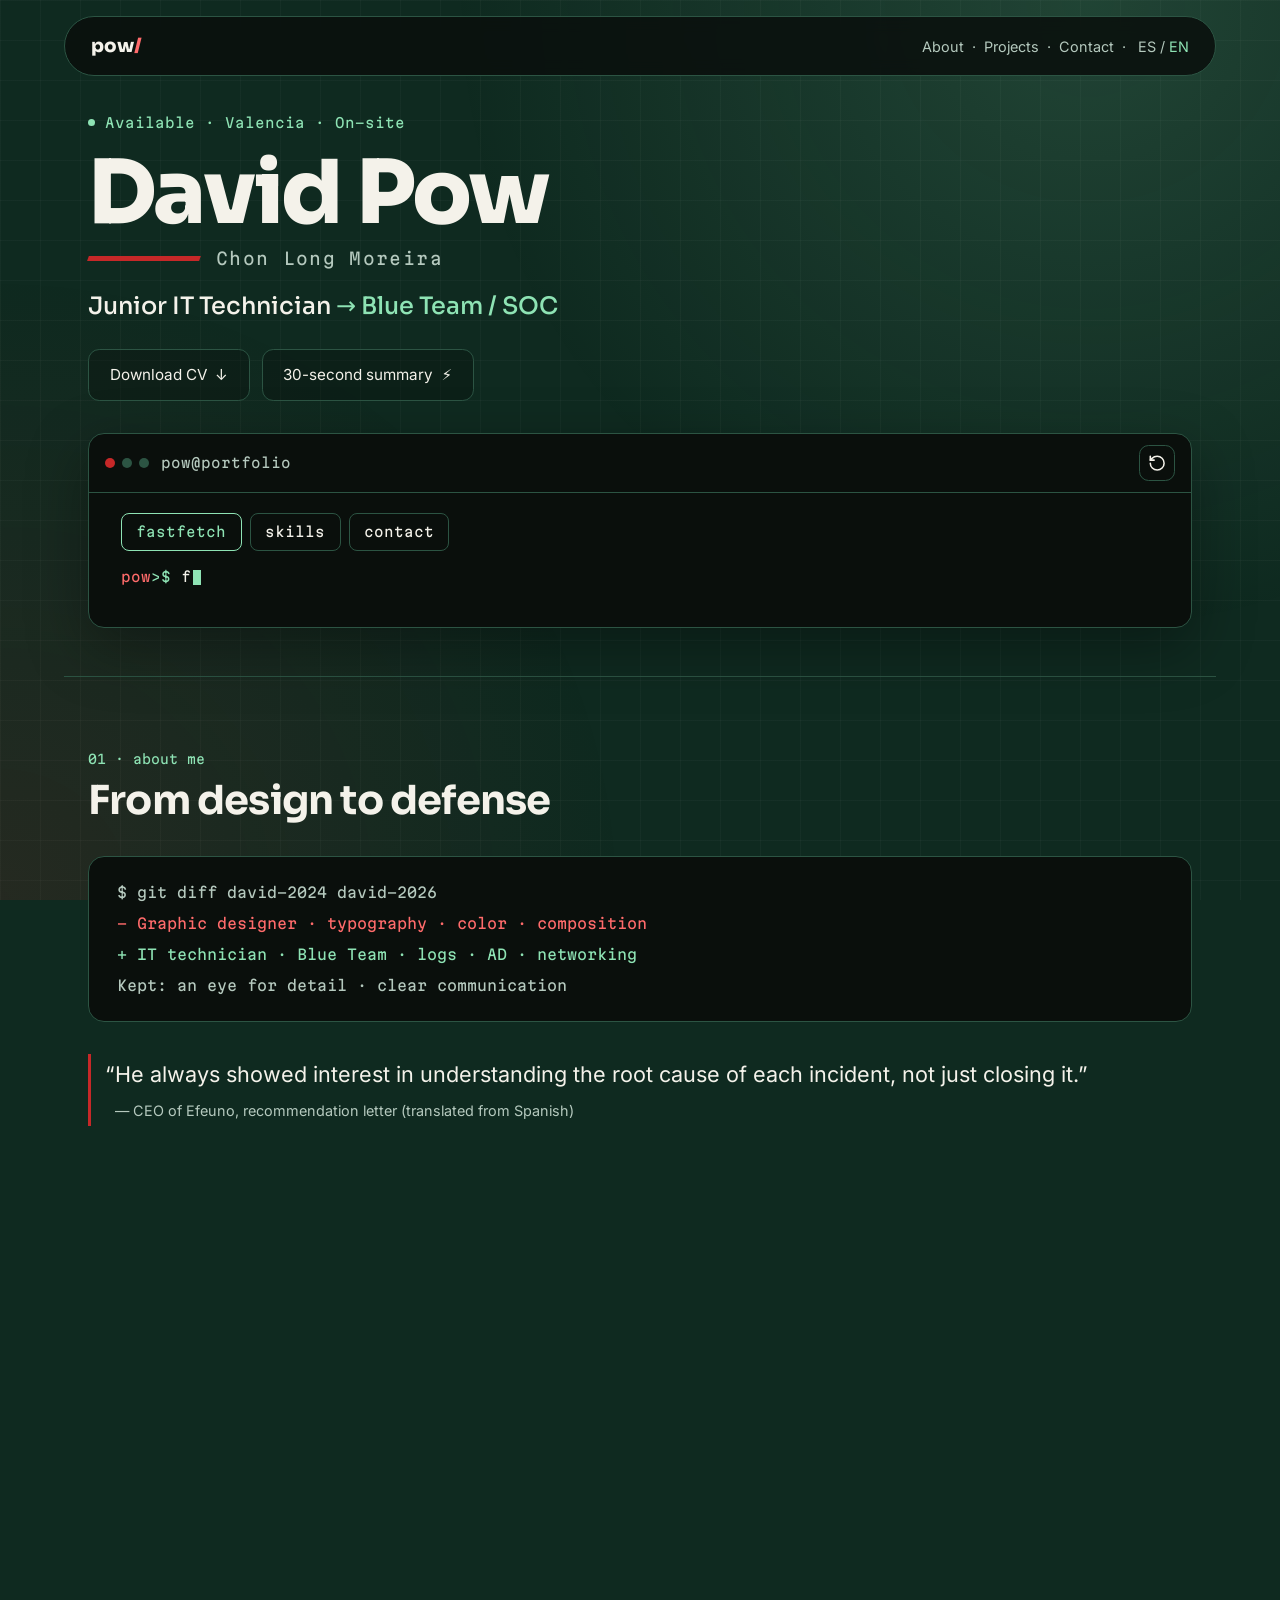
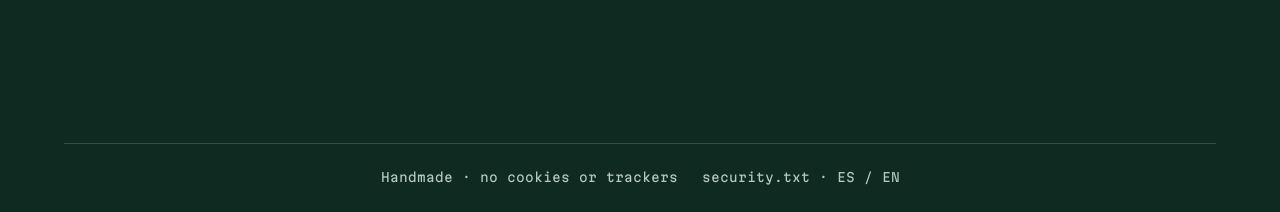
==== en/index.html @ 7ce6ef79 "Fundido de secciones, barra de progreso y mensaje en consola" ====
<!DOCTYPE html>
<html lang="en">
<head>
  <meta charset="utf-8">
  <meta name="viewport" content="width=device-width, initial-scale=1">
  <meta http-equiv="Content-Security-Policy"
        content="default-src 'self'; script-src 'self'; style-src 'self'; img-src 'self' data:; font-src 'self'; connect-src 'none'; object-src 'none'; base-uri 'self'; form-action 'none'; upgrade-insecure-requests">
  <meta name="referrer" content="no-referrer">

  <title>David Pow · Junior IT Technician → Blue Team / SOC</title>
  <meta name="description" content="Junior IT technician in Valencia, Spain. Support, Active Directory, Microsoft 365 and backups. Training in cybersecurity for Blue Team / SOC roles.">
  <link rel="canonical" href="https://davidpoww.github.io/en/">
  <link rel="alternate" hreflang="es" href="https://davidpoww.github.io/">
  <link rel="alternate" hreflang="en" href="https://davidpoww.github.io/en/">
  <link rel="alternate" hreflang="x-default" href="https://davidpoww.github.io/">

  <link rel="preload" href="/fonts/sora-800.woff2" as="font" type="font/woff2" crossorigin>
  <link rel="stylesheet" href="/css/styles.css">
  <script src="/js/main.js" defer></script>
</head>
<body>
  <a class="skip-link" href="#main">Skip to content</a>

  <header class="site-header" id="top">
    <nav class="nav" aria-label="Main">
      <a class="nav__logo" href="#top" aria-label="Home">pow<span>/</span></a>
      <ul class="nav__links">
        <li><a href="#sobre-mi">About</a></li>
        <li><a href="#proyectos">Projects</a></li>
        <li><a href="#contacto">Contact</a></li>
        <li>
          <a class="nav__lang" href="/" hreflang="es" lang="es" aria-label="Cambiar a español">
            ES / <span class="is-active">EN</span>
          </a>
        </li>
      </ul>
    </nav>
  </header>

  <main id="main">
    <section class="hero" aria-labelledby="hero-title">
      <div class="hero__text">
        <p class="status">
          <span class="status__dot" aria-hidden="true"></span>
          Available · Valencia · On-site
        </p>

        <h1 class="hero__name" id="hero-title">
          David Pow
          <span class="hero__surname">Chon Long Moreira</span>
        </h1>

        <p class="hero__role">
          Junior IT Technician
          <span class="hero__accent"><span aria-hidden="true">→</span><span class="sr-only">, moving into</span> Blue&nbsp;Team&nbsp;/&nbsp;SOC</span>
        </p>

        <div class="hero__actions">
          <a class="btn" href="/assets/cv/CV-David-Pow.pdf" download>
            Download CV <span aria-hidden="true">↓</span>
          </a>
          <a class="btn" href="#sobre-mi">
            30-second summary <span aria-hidden="true">⚡</span>
          </a>
        </div>
      </div>

      <div class="hero__terminal" id="terminal">
        <div class="term" role="region" aria-label="Terminal with my profile">
          <div class="term__bar">
            <span class="term__dots" aria-hidden="true"><span></span><span></span><span></span></span>
            <span class="term__title">pow@portfolio</span>
            <button class="term__replay" type="button" aria-label="Replay animation" title="Replay">
              <svg viewBox="0 0 24 24" aria-hidden="true" focusable="false">
                <path d="M3 12a9 9 0 1 0 9-9 9.75 9.75 0 0 0-6.74 2.74L3 8"/>
                <path d="M3 3v5h5"/>
              </svg>
            </button>
          </div>

          <div class="term__body">
            <div class="term__tabs">
              <button class="term__tab" type="button" data-cmd="fastfetch" aria-pressed="true">fastfetch</button>
              <button class="term__tab" type="button" data-cmd="skills" aria-pressed="false">skills</button>
              <button class="term__tab" type="button" data-cmd="contact" aria-pressed="false">contact</button>
            </div>

            <p class="term__prompt"><span aria-hidden="true"><span class="term__ps1">pow</span>&gt;$</span> <span class="term__cmd">fastfetch</span><span class="term__cursor" aria-hidden="true"></span></p>

            <!-- Panel 1: fastfetch -->
            <div class="term__panel term__ff" data-panel="fastfetch">
<pre class="term__ascii" aria-hidden="true">██████╗  ██████╗ ██╗    ██╗
██╔══██╗██╔═══██╗██║    ██║
██████╔╝██║   ██║██║ █╗ ██║
██╔═══╝ ██║   ██║██║███╗██║
██║     ╚██████╔╝╚███╔███╔╝
╚═╝      ╚═════╝  ╚══╝╚══╝</pre>
              <div class="term__info">
                <p class="term__host"><span class="u">david</span>@<span class="h">pow</span></p>
                <dl>
                  <div><dt>Name</dt><dd>David Pow Chon&nbsp;Long&nbsp;Moreira</dd></div>
                  <div><dt>Role</dt><dd>Junior IT Technician&nbsp;→ Blue&nbsp;Team&nbsp;/&nbsp;SOC</dd></div>
                  <div><dt>Location</dt><dd>Valencia, Spain</dd></div>
                  <div><dt>Status</dt><dd>Available</dd></div>
                  <div><dt>Work mode</dt><dd>On-site</dd></div>
                  <div><dt>IT uptime</dt><dd>6&nbsp;months in production</dd></div>
                  <div><dt>Stack</dt><dd>AD&nbsp;· M365&nbsp;· Linux&nbsp;· Networking&nbsp;· Odoo</dd></div>
                  <div><dt>Education</dt><dd>Master's in Cybersecurity (in&nbsp;progress)</dd></div>
                  <div><dt>Certs</dt><dd>LPI Essentials (in&nbsp;preparation)</dd></div>
                  <div><dt>Languages</dt><dd>ES&nbsp;native&nbsp;· EN&nbsp;B1–B2</dd></div>
                </dl>
                <div class="term__colors" aria-hidden="true">
                  <span></span><span></span><span></span><span></span><span></span><span></span><span></span>
                </div>
              </div>
            </div>

            <!-- Panel 2: skills -->
            <div class="term__panel" data-panel="skills" hidden>
              <dl>
                <div><dt>Systems</dt><dd>Windows&nbsp;· Linux&nbsp;· Active&nbsp;Directory&nbsp;· GPO&nbsp;· M365</dd></div>
                <div><dt>Backups</dt><dd>Veeam&nbsp;· Syncovery</dd></div>
                <div><dt>Networking</dt><dd>TCP/IP&nbsp;· DNS&nbsp;· DHCP&nbsp;· VLSM&nbsp;· Wireshark</dd></div>
                <div><dt>Security</dt><dd>Sophos&nbsp;· Firewalls&nbsp;· OpenVPN&nbsp;· Nmap&nbsp;· Logs&nbsp;· Hardening</dd></div>
                <div><dt>Scripting</dt><dd>Bash&nbsp;· PowerShell</dd></div>
                <div><dt>Ticketing</dt><dd>Odoo</dd></div>
              </dl>
            </div>

            <!-- Panel 3: contact -->
            <div class="term__panel" data-panel="contact" hidden>
              <ul class="term__links">
                <li><a href="https://www.linkedin.com/in/davidpow" target="_blank" rel="noopener noreferrer">→ LinkedIn</a></li>
                <li><a href="https://github.com/Davidpoww" target="_blank" rel="noopener noreferrer">→ GitHub</a></li>
                <li><a href="https://cyber-profile.com/u/davidpoww" target="_blank" rel="noopener noreferrer">→ CyberProfile</a></li>
              </ul>
            </div>
          </div>
        </div>
      </div>
    </section>

    <section class="section" id="sobre-mi" aria-labelledby="sobre-mi-title">
      <p class="section__label">01 · about me</p>
      <h2 class="section__title" id="sobre-mi-title">From design to&nbsp;defense</h2>

      <div class="diff" role="group" aria-label="My career change, as a git diff">
        <p class="diff__cmd"><span aria-hidden="true">$ </span>git diff david-2024 david-2026</p>
        <p class="diff__line diff__line--del"><span aria-hidden="true">- </span><del>Graphic designer&nbsp;· typography&nbsp;· color&nbsp;· composition</del></p>
        <p class="diff__line diff__line--add"><span aria-hidden="true">+ </span><ins>IT technician&nbsp;· Blue&nbsp;Team&nbsp;· logs&nbsp;· AD&nbsp;· networking</ins></p>
        <p class="diff__line diff__line--keep">Kept: an eye for&nbsp;detail&nbsp;· clear&nbsp;communication</p>
      </div>

      <figure class="quote">
        <blockquote>
          <p>“He always showed interest in understanding the root cause of each incident, not just&nbsp;closing&nbsp;it.”</p>
        </blockquote>
        <figcaption>— CEO of Efeuno, recommendation letter (translated from&nbsp;Spanish)</figcaption>
      </figure>
    </section>

    <section class="section" id="experiencia" aria-labelledby="experiencia-title">
      <p class="section__label">02 · experience and education</p>
      <h2 class="section__title" id="experiencia-title">git&nbsp;log&nbsp;--oneline</h2>

      <ol class="log">
        <li>
          <span class="log__hash" aria-hidden="true">a3f9e1c</span>
          <span class="log__msg"><span class="log__head">(HEAD&nbsp;→&nbsp;now)</span> Preparing for LPI Linux&nbsp;Essentials</span>
        </li>
        <li>
          <span class="log__hash" aria-hidden="true">7b21d04</span>
          <span class="log__msg">Efeuno&nbsp;· IT Technician (internship)&nbsp;· Apr–Oct&nbsp;2026</span>
          <span class="log__detail">AD and GPO&nbsp;· M365&nbsp;· Veeam&nbsp;· Odoo&nbsp;· support</span>
        </li>
        <li>
          <span class="log__hash" aria-hidden="true">5c8e2aa</span>
          <span class="log__msg">Master's in Cybersecurity and Ethical Hacking&nbsp;· The&nbsp;Big&nbsp;School</span>
        </li>
        <li>
          <span class="log__hash" aria-hidden="true">2d4f7b9</span>
          <span class="log__msg">Cybersecurity training&nbsp;· Deusto&nbsp;2026</span>
        </li>
        <li>
          <span class="log__hash" aria-hidden="true">0e1a3c6</span>
          <span class="log__msg">Master's in Graphic Design and Communication&nbsp;· CEU&nbsp;2024–25</span>
        </li>
      </ol>
    </section>

    <section class="section" id="habilidades" aria-labelledby="habilidades-title">
      <p class="section__label">03 · skills</p>
      <h2 class="section__title" id="habilidades-title">What role are you hiring&nbsp;for?</h2>

      <div class="filter" role="group" aria-label="Filter skills by role" hidden>
        <button class="filter__btn" type="button" data-role="todo" aria-pressed="true">all</button>
        <button class="filter__btn" type="button" data-role="soc" aria-pressed="false">SOC / Blue&nbsp;Team</button>
        <button class="filter__btn" type="button" data-role="soporte" aria-pressed="false">IT Support</button>
        <button class="filter__btn" type="button" data-role="sysadmin" aria-pressed="false">Sysadmin</button>
      </div>
      <p class="sr-only" id="skills-status" aria-live="polite"></p>

      <ul class="chips">
        <li class="chip" data-roles="soc soporte sysadmin">Active Directory</li>
        <li class="chip" data-roles="soporte sysadmin">GPO</li>
        <li class="chip" data-roles="soporte sysadmin">Microsoft 365</li>
        <li class="chip" data-roles="soporte">Odoo&nbsp;· ticketing</li>
        <li class="chip" data-roles="soc soporte sysadmin">Linux</li>
        <li class="chip" data-roles="soporte sysadmin">Veeam&nbsp;· Syncovery</li>
        <li class="chip" data-roles="soc sysadmin">VirtualBox</li>
        <li class="chip" data-roles="soc soporte sysadmin">TCP/IP&nbsp;· DNS&nbsp;· DHCP</li>
        <li class="chip" data-roles="soc sysadmin">Wireshark</li>
        <li class="chip" data-roles="soc sysadmin">Nmap</li>
        <li class="chip" data-roles="soc sysadmin">Log analysis</li>
        <li class="chip" data-roles="soc soporte sysadmin">Sophos</li>
        <li class="chip" data-roles="soc soporte sysadmin">Firewalls&nbsp;· OpenVPN</li>
        <li class="chip" data-roles="soc sysadmin">Bash</li>
        <li class="chip" data-roles="soc soporte sysadmin">PowerShell</li>
      </ul>
    </section>

    <section class="section" id="proyectos" aria-labelledby="proyectos-title">
      <p class="section__label">04 · projects</p>
      <h2 class="section__title" id="proyectos-title">What I&nbsp;build</h2>

      <ul class="projects">
        <li>
          <a class="project project--live" href="https://github.com/Davidpoww/Writeups" target="_blank" rel="noopener noreferrer">
            <span class="badge badge--live">public <span aria-hidden="true">↗</span></span>
            <h3 class="project__title">CTF&nbsp;writeups</h3>
            <p class="project__tags">EternalBlue&nbsp;· SSRF&nbsp;· IDOR&nbsp;· SUID</p>
            <span class="sr-only">(opens GitHub in a new tab)</span>
          </a>
        </li>
        <li>
          <div class="project project--soon">
            <span class="badge badge--soon">coming soon</span>
            <h3 class="project__title">SOC&nbsp;lab</h3>
            <p class="project__tags">Wazuh&nbsp;· detection</p>
          </div>
        </li>
        <li>
          <div class="project project--soon">
            <span class="badge badge--soon">coming soon</span>
            <h3 class="project__title">AI-assisted SIEM&nbsp;triage</h3>
            <p class="project__tags">Alerts&nbsp;· severity</p>
          </div>
        </li>
      </ul>
    </section>

    <section class="section" id="ahora" aria-labelledby="ahora-title">
      <p class="section__label">05 · right now</p>
      <h2 class="section__title" id="ahora-title">Learning</h2>

      <ul class="now">
        <li class="now__item">
          <span class="now__state">in progress</span>
          <span class="now__title">LPI Linux&nbsp;Essentials</span>
        </li>
        <li class="now__item">
          <span class="now__state">in progress</span>
          <span class="now__title">Linux and Bash in&nbsp;depth</span>
        </li>
        <li class="now__item now__item--next">
          <span class="now__state">next</span>
          <span class="now__title">Cisco&nbsp;CCNA</span>
        </li>
      </ul>

      <p class="now__badges">
        <a href="https://www.credly.com/users/TU-USUARIO" target="_blank" rel="noopener noreferrer">Cisco badges verified on&nbsp;Credly&nbsp;<span aria-hidden="true">↗</span></a>
      </p>
    </section>

    <section class="section contact" id="contacto" aria-labelledby="contacto-title">
      <p class="section__label">06 · contact</p>
      <h2 class="contact__title" id="contacto-title">Let's&nbsp;talk</h2>
      <p class="contact__ping"><span aria-hidden="true">$ </span>ping davidpow <span aria-hidden="true">→</span> <span class="contact__reply">reply within&nbsp;24&nbsp;h</span></p>

      <div class="contact__actions">
        <button class="btn btn--primary" type="button" id="mail-btn" hidden>Email me</button>
        <a class="btn" href="https://www.linkedin.com/in/davidpow" target="_blank" rel="noopener noreferrer">LinkedIn <span aria-hidden="true">↗</span></a>
        <a class="btn" href="https://github.com/Davidpoww" target="_blank" rel="noopener noreferrer">GitHub <span aria-hidden="true">↗</span></a>
      </div>
      <p class="contact__mail" id="mail-text" aria-live="polite"></p>
    </section>
  </main>

  <footer class="site-footer">
    <p>Handmade&nbsp;· no cookies or&nbsp;trackers</p>
    <p><a href="/.well-known/security.txt">security.txt</a> · <a href="/" hreflang="es" lang="es" aria-label="Cambiar a español">ES / EN</a></p>
  </footer>
</body>
</html>
---- css/styles.css ----
/* ===== 1. Tipografías ===== */
@font-face { font-family: "Sora"; src: url("../fonts/sora-500.woff2") format("woff2"); font-weight: 500; font-display: swap; }
@font-face { font-family: "Sora"; src: url("../fonts/sora-700.woff2") format("woff2"); font-weight: 700; font-display: swap; }
@font-face { font-family: "Sora"; src: url("../fonts/sora-800.woff2") format("woff2"); font-weight: 800; font-display: swap; }
@font-face { font-family: "Inter"; src: url("../fonts/inter-400.woff2") format("woff2"); font-weight: 400; font-display: swap; }
@font-face { font-family: "Inter"; src: url("../fonts/inter-600.woff2") format("woff2"); font-weight: 600; font-display: swap; }
@font-face { font-family: "Martian Mono"; src: url("../fonts/martian-mono-400.woff2") format("woff2"); font-weight: 400; font-display: swap; }
@font-face { font-family: "JetBrains Mono"; src: url("../fonts/jetbrains-mono-400.woff2") format("woff2"); font-weight: 400; font-display: swap; }

/* ===== 2. Variables (paleta y fuentes) ===== */
:root {
  --bg: #0F2A20;
  --term: #0A0F0C;
  --border: #2C5443;
  --text: #F4F2EA;
  --text-2: #B5C9BE;
  --mint: #8EE3B4;
  --red: #C62828;
  --red-light: #FF6B6B;
  --ascii-shadow: #3E7A5E;
  --hash: #E5C07B;

  --f-title: "Sora", system-ui, sans-serif;
  --f-label: "Martian Mono", ui-monospace, monospace;
  --f-ascii: "JetBrains Mono", ui-monospace, monospace;
  --f-body: "Inter", system-ui, sans-serif;

  --max: 72rem;
}

/* ===== 3. Reset mínimo ===== */
*, *::before, *::after { box-sizing: border-box; }
html { scroll-behavior: smooth; }
body {
  margin: 0;
  min-height: 100vh;
  background: var(--bg);
  color: var(--text);
  font-family: var(--f-body);
  font-size: 1.0625rem;
  line-height: 1.6;
}
img { max-width: 100%; display: block; }
a { color: var(--mint); }

/* ===== 4. Fondo: resplandores + cuadrícula ===== */
body::before {
  content: "";
  position: fixed;
  inset: 0;
  z-index: -1;
  pointer-events: none;
  background:
    radial-gradient(circle at 85% 0%, rgb(142 227 180 / .14), transparent 45%),
    radial-gradient(circle at 0% 100%, rgb(198 40 40 / .12), transparent 40%),
    linear-gradient(rgb(244 242 234 / .03) 1px, transparent 1px) 0 0 / 40px 40px,
    linear-gradient(90deg, rgb(244 242 234 / .03) 1px, transparent 1px) 0 0 / 40px 40px;
}

/* ===== 5. Accesibilidad ===== */
:focus-visible { outline: 2px solid var(--mint); outline-offset: 3px; }

.skip-link {
  position: absolute; left: 1rem; top: -4rem;
  background: var(--term); color: var(--text);
  padding: .6rem 1rem; border: 1px solid var(--mint); border-radius: .5rem;
  z-index: 100;
}
.skip-link:focus { top: 1rem; }

@media (prefers-reduced-motion: reduce) {
  html { scroll-behavior: auto; }
  *, *::before, *::after {
    animation-duration: .01ms !important;
    animation-iteration-count: 1 !important;
    transition-duration: .01ms !important;
  }
}

/* ===== 6. Utilidades ===== */
.sr-only {
  position: absolute; width: 1px; height: 1px;
  margin: -1px; padding: 0; overflow: hidden;
  clip: rect(0 0 0 0); white-space: nowrap; border: 0;
}
[id] { scroll-margin-top: 6rem; }

[hidden] { display: none !important; }

h1, h2, h3, h4, .btn { text-wrap: balance; }
p, li, blockquote, figcaption { text-wrap: pretty; }


/* ===== 7. Menú ===== */
.site-header {
  position: fixed; top: 1rem; left: 0; right: 0; z-index: 50;
  padding: 0 1.5rem;
}
.nav {
  max-width: var(--max); margin: 0 auto;
  display: flex; align-items: center; justify-content: space-between;
  background: rgb(10 15 12 / .85);
  backdrop-filter: blur(8px);
  border: 1px solid var(--border);
  border-radius: 999px;
  padding: .9rem 1.6rem;
  font-size: .9rem;
}
.nav__logo {
  font-family: var(--f-title); font-weight: 800; font-size: 1.15rem;
  color: var(--text); text-decoration: none;
}
.nav__logo span { color: var(--red-light); }

.nav__links { display: flex; align-items: center; list-style: none; margin: 0; padding: 0; }
.nav__links li + li::before {
  content: "·"; margin: 0 .5rem; color: var(--text-2);
}
.nav__links a { color: var(--text-2); text-decoration: none; transition: color .2s; }
.nav__links a:hover { color: var(--red-light); }
.nav__links a[aria-current="true"] { color: var(--mint); }
.nav__lang .is-active { color: var(--mint); }

@media (max-width: 480px) {
  .site-header { padding: 0 .75rem; }
  .nav { padding: .75rem 1rem; font-size: .75rem; }
  .nav__links li + li::before { margin: 0 .3rem; }
}

/* ===== 8. Portada ===== */
.hero {
  max-width: var(--max); margin: 0 auto;
  padding: 7rem 1.5rem 3rem;
  display: grid; gap: 2rem;
}

.status {
  display: flex; align-items: center; gap: .6rem;
  margin: 0 0 1rem;
  font-family: var(--f-label); font-size: .85rem; color: var(--mint);
}
.status__dot {
  width: .45rem; height: .45rem; border-radius: 50%;
  background: var(--mint);
  animation: pulse 2s ease-in-out infinite;
}
@keyframes pulse { 50% { opacity: .3; } }

.hero__name {
  margin: 0;
  font-family: var(--f-title); font-weight: 800;
  font-size: clamp(3rem, 8vw, 5.5rem);
  line-height: 1; letter-spacing: -.03em;
}
.hero__surname {
  display: flex; align-items: center; gap: 1rem;
  margin-top: .75rem;
  font-family: var(--f-label); font-weight: 400;
  font-size: clamp(.85rem, 1.6vw, 1.05rem);
  letter-spacing: .08em;
  color: var(--text-2);
}
.hero__surname::before {
  content: "";
  flex-shrink: 0;
  width: 7rem; height: .3rem;
  background: var(--red);
  transform: skewX(-20deg);
}

.hero__role {
  margin: 1.25rem 0 1.5rem;
  font-family: var(--f-title); font-weight: 500;
  font-size: clamp(1.15rem, 2.2vw, 1.5rem);
}
.hero__accent { color: var(--mint); }

/* Botones */
.hero__actions { display: flex; flex-wrap: wrap; gap: .75rem; }
.btn {
  display: inline-flex; align-items: center; gap: .5rem;
  padding: .8rem 1.3rem;
  border: 1px solid var(--border); border-radius: .7rem;
  background: rgb(10 15 12 / .35);
  color: var(--text);
  font-weight: 500; font-size: .95rem;
  text-decoration: none;
  transition: transform .2s, border-color .2s, color .2s;
}
.btn:hover { transform: translateY(-2px); border-color: var(--mint); color: var(--mint); }
.btn--primary { background: var(--red); border-color: var(--red); color: #fff; }
.btn--primary:hover { background: #A61F1F; border-color: #A61F1F; color: #fff; }

/* ===== 9. Terminal ===== */
.term {
  background: var(--term);
  border: 1px solid var(--border); border-radius: 1rem;
  overflow: hidden;
  font-family: var(--f-label); font-size: .8rem;
  box-shadow: 0 20px 60px rgb(0 0 0 / .35);
}

/* Barra superior */
.term__bar {
  display: flex; align-items: center; gap: .75rem;
  padding: .7rem 1rem;
  border-bottom: 1px solid var(--border);
}
.term__dots { display: flex; gap: .4rem; }
.term__dots span { width: .65rem; height: .65rem; border-radius: 50%; background: var(--border); }
.term__dots span:first-child { background: var(--red); }
.term__title { flex: 1; color: var(--text-2); }

/* Botones de la terminal */
.term__replay,
.term__tab {
  font: inherit; color: var(--text);
  background: transparent;
  border: 1px solid var(--border); border-radius: .5rem;
  cursor: pointer;
  transition: border-color .2s, color .2s;
}
.term__replay {
  display: grid; place-items: center;
  width: 2.25rem; height: 2.25rem; padding: 0;
  border-radius: .6rem;
}
.term__replay svg {
  width: 1.15rem; height: 1.15rem;
  fill: none; stroke: currentColor;
  stroke-width: 2; stroke-linecap: round; stroke-linejoin: round;
  transition: transform .45s ease;
}
.term__replay:hover svg { transform: rotate(-180deg); }
.term__tab { font-size: .85rem; padding: .45rem .9rem; }
.term__replay:hover,
.term__tab:hover,
.term__tab[aria-pressed="true"] { border-color: var(--mint); color: var(--mint); }

/* Cuerpo */
.term__body { padding: 1rem 1.25rem 1.25rem; }
.term__tabs { display: flex; flex-wrap: wrap; gap: .5rem; margin-bottom: .9rem; }

.term__prompt { margin: 0 0 1rem; }
.term__prompt > span:first-child { color: var(--mint); }
.term__ps1 { color: var(--red-light); }
.term__cursor {
  display: inline-block; width: .55em; height: 1.1em;
  margin-left: .15em; vertical-align: text-bottom;
  background: var(--mint);
  animation: blink 1s steps(1) infinite;
}
@keyframes blink { 50% { opacity: 0; } }

/* Panel fastfetch: ASCII + datos */
.term__ff { display: grid; grid-template-columns: auto 1fr; gap: 1.5rem; align-items: start; }
.term__ascii {
  margin: 0;
  font-family: var(--f-ascii); font-size: .62rem; line-height: 1.1;
  color: var(--mint);
}
.term__ascii .fill  { color: var(--mint); }
.term__ascii .shade { color: var(--ascii-shadow); }

.term__host { margin: 0; }
.term__host .u { color: var(--mint); }
.term__host .h { color: var(--red-light); }
.term__host::after {
  content: ""; display: block;
  width: 6rem; height: 1px; margin: .5rem 0 .6rem;
  background: var(--border);
}

.term dl { margin: 0; display: grid; gap: .3rem; }
.term dt, .term dd { display: inline; }
.term dt { color: var(--mint); }
.term dt::after { content: ":"; }
.term dd { margin: 0 0 0 .5ch; }
.term dl div { text-wrap: balance; }


.term__colors { display: flex; gap: .25rem; margin-top: .9rem; }
.term__colors span { width: 1.1rem; height: .8rem; border: 1px solid var(--border); }
.term__colors span:nth-child(1) { background: var(--bg); }
.term__colors span:nth-child(2) { background: var(--ascii-shadow); }
.term__colors span:nth-child(3) { background: var(--mint); }
.term__colors span:nth-child(4) { background: var(--red); }
.term__colors span:nth-child(5) { background: var(--red-light); }
.term__colors span:nth-child(6) { background: var(--text); }
.term__colors span:nth-child(7) { background: var(--term); }

/* Panel contacto */
.term__links { list-style: none; margin: 0; padding: 0; display: grid; gap: .4rem; }
.term__links a { color: var(--mint); }
.term__links a:hover { color: var(--red-light); }

/* Pantallas anchas: datos en 2 columnas para que todo quepa sin scroll */
@media (min-width: 900px) {
  .term { font-size: .85rem; }
  .term__tab { font-size: .85rem; }
  .term__body { padding: 1.25rem 2rem 1.5rem; }
  .term__ff { gap: 2.5rem; }
  .term__ascii { font-size: .8rem; }
  .term dl { display: block; columns: 2; column-gap: 2rem; }
  .term dl div { break-inside: avoid; margin-bottom: .45rem; }
}

/* Animación: cada línea aparece una tras otra */
.term__line {
  opacity: 0;
  transform: translateY(6px);
  animation: print .35s ease-out forwards;
  animation-delay: calc(var(--i) * 55ms);
}
@keyframes print {
  to { opacity: 1; transform: none; }
}

/* Móvil: sin ASCII, solo datos */
@media (max-width: 600px) {
  .term__ff { grid-template-columns: 1fr; }
  .term__ascii { display: none; }
}

/* ===== 10. Secciones ===== */
.section {
  max-width: var(--max); margin: 0 auto;
  padding: 4.5rem 1.5rem;
  border-top: 1px solid var(--border);
}
.section__label {
  margin: 0 0 .5rem;
  font-family: var(--f-label); font-size: .8rem; color: var(--mint);
}
.section__title {
  margin: 0 0 2rem;
  font-family: var(--f-title); font-weight: 700;
  font-size: clamp(1.75rem, 4vw, 2.5rem);
  line-height: 1.15; letter-spacing: -.02em;
}

/* Bloque git diff */
.diff {
  background: var(--term);
  border: 1px solid var(--border); border-radius: 1rem;
  padding: 1.5rem 1.75rem;
  font-family: var(--f-label); font-size: .9rem; line-height: 1.6;
}
.diff p { margin: 0 0 .5rem; }
.diff p:last-child { margin: 0; }
.diff__line { padding-left: 2ch; text-indent: -2ch; }
.diff__cmd, .diff__line--keep { color: var(--text-2); }
.diff__line--del { color: var(--red-light); }
.diff__line--add { color: var(--mint); }
.diff del, .diff ins { text-decoration: none; }

/* Cita */
.quote {
  margin: 2rem 0 0;
  padding: .25rem 0 .25rem 1.5rem;
  border-left: 3px solid var(--red);
}
.quote blockquote { margin: 0; }
.quote p {
  margin: 0;
  font-size: clamp(1.1rem, 2vw, 1.35rem); line-height: 1.5;
  text-indent: -.45em;
}
.quote figcaption { margin-top: .5rem; font-size: .9rem; color: var(--text-2); }

/* ===== 11. Cursor personalizado ===== */
.cursor-ring,
.cursor-dot {
  position: fixed; top: 0; left: 0; z-index: 9999;
  pointer-events: none;
  border-radius: 50%;
  opacity: 0;
  transition: opacity .2s, scale .25s ease, border-color .25s, background-color .25s;
}
.has-cursor .cursor-ring,
.has-cursor .cursor-dot { opacity: 1; }

.cursor-ring {
  width: 2.25rem; height: 2.25rem;
  margin: -1.125rem 0 0 -1.125rem;
  border: 1.5px solid var(--mint);
}
.cursor-dot {
  width: .35rem; height: .35rem;
  margin: -.175rem 0 0 -.175rem;
  background: var(--mint);
}

.cursor-ring.is-hover {
  scale: 1.6;
  border-color: var(--red-light);
  background-color: rgb(255 107 107 / .08);
}
.cursor-ring.is-hover + .cursor-dot { background: var(--red-light); }

.has-cursor,
.has-cursor * { cursor: none !important; }


/* ===== 12. git log ===== */
.log {
  list-style: none; margin: 0;
  padding: 1.5rem 1.75rem;
  background: var(--term);
  border: 1px solid var(--border); border-radius: 1rem;
  font-family: var(--f-label); font-size: .9rem; line-height: 1.6;
  display: grid; gap: .55rem;
}
.log li {
  display: grid;
  grid-template-columns: auto 1fr;
  column-gap: 1.5ch;
}
.log__hash { color: var(--hash); }
.log__head { color: var(--mint); }
.log__detail {
  grid-column: 2;
  color: var(--text-2); font-size: .85em;
}

@media (max-width: 600px) {
  .log { padding: 1.25rem; font-size: .8rem; }
}


/* ===== 13. Habilidades ===== */
.filter { display: flex; flex-wrap: wrap; gap: .6rem; margin-bottom: 1.5rem; }
.filter__btn {
  font: inherit; font-family: var(--f-label); font-size: .9rem;
  color: var(--text);
  background: rgb(10 15 12 / .35);
  border: 1px solid var(--border); border-radius: .6rem;
  padding: .6rem 1.1rem;
  cursor: pointer;
  transition: border-color .2s, color .2s;
}
.filter__btn:hover,
.filter__btn[aria-pressed="true"] { border-color: var(--mint); color: var(--mint); }

.chips { list-style: none; margin: 0; padding: 0; text-wrap: balance; }
.chip {
  display: inline-block;
  margin: 0 .4rem .55rem 0;
  padding: .45rem 1rem;
  border: 1px solid var(--mint); border-radius: 999px;
  background: var(--mint); color: var(--term);
  font-size: .95rem; font-weight: 500;
  white-space: nowrap;
  transition: background-color .3s, color .3s, border-color .3s, opacity .3s;
}
.chip.is-dim {
  background: transparent;
  color: var(--text-2);
  border-color: var(--border);
  opacity: .55;
}

@media (max-width: 600px) {
  .chips { text-wrap: pretty; }
  .chip { padding: .4rem .8rem; font-size: .875rem; }
}

/* ===== 14. Proyectos ===== */
.projects {
  list-style: none; margin: 0; padding: 0;
  display: grid; gap: 1.25rem;
}
@media (min-width: 760px) {
  .projects { grid-template-columns: repeat(3, 1fr); }
}
.projects li { display: flex; }

.project {
  flex: 1;
  display: flex; flex-direction: column; align-items: flex-start; gap: .75rem;
  padding: 1.5rem;
  background: rgb(10 15 12 / .55);
  border: 1px solid var(--border); border-radius: 1rem;
  color: var(--text); text-decoration: none;
}
.project__title {
  margin: 0;
  font-family: var(--f-title); font-weight: 700;
  font-size: 1.3rem; line-height: 1.25;
  transition: color .25s;
}
.project__tags { margin: 0; color: var(--text-2); }

/* Tarjeta enlace: reacciona al pasar el ratón */
.project--live { transition: border-color .25s, transform .25s; }
.project--live:hover { border-color: var(--mint); transform: translateY(-3px); }
.project--live:hover .project__title { color: var(--mint); }

/* Etiquetas */
.badge {
  font-family: var(--f-label); font-size: .72rem;
  padding: .25rem .7rem; border-radius: 999px;
}
.badge--live { background: var(--mint); color: var(--term); }
.badge--soon { border: 1px dashed var(--text-2); color: var(--text-2); }

/* ===== 15. Ahora mismo ===== */
.now {
  list-style: none; margin: 0; padding: 0;
  display: grid; gap: 1.25rem;
}
@media (min-width: 760px) {
  .now { grid-template-columns: repeat(3, 1fr); }
}
.now__item {
  display: flex; flex-direction: column; gap: .35rem;
  padding: 1.25rem 1.5rem;
  background: rgb(10 15 12 / .55);
  border: 1px solid var(--border); border-radius: 1rem;
}
.now__state { font-family: var(--f-label); font-size: .78rem; color: var(--mint); }
.now__item--next .now__state { color: var(--text-2); }
.now__title { font-family: var(--f-title); font-weight: 500; font-size: 1.2rem; }

.now__badges { margin: 1.25rem 0 0; font-size: .95rem; }
.now__badges a {
  color: var(--text-2);
  text-decoration-color: var(--border);
  text-underline-offset: .25em;
  transition: color .2s;
}
.now__badges a:hover { color: var(--mint); }

/* ===== 16. Contacto ===== */
.contact { text-align: center; padding-block: 6rem; }
.contact__title {
  margin: .25rem 0 .75rem;
  font-family: var(--f-title); font-weight: 800;
  font-size: clamp(2.5rem, 7vw, 4.5rem);
  line-height: 1; letter-spacing: -.03em;
}
.contact__ping { margin: 0 0 2rem; font-family: var(--f-label); font-size: .9rem; color: var(--text-2); }
.contact__reply { color: var(--mint); }
.contact__actions {
  display: flex; flex-wrap: wrap; justify-content: center; align-items: center;
  gap: .75rem;
}
.btn { white-space: nowrap; }
button.btn { font-family: inherit; cursor: pointer; }
.contact__mail {
  margin: 1.25rem 0 0; min-height: 1.5em;
  font-family: var(--f-label); font-size: .9rem; color: var(--mint);
}

/* ===== 17. Pie ===== */
.site-footer {
  max-width: var(--max); margin: 0 auto;
  padding: 1.5rem;
  border-top: 1px solid var(--border);
  display: flex; flex-wrap: wrap; justify-content: center; gap: .5rem 1.5rem;
  text-align: center;
  font-family: var(--f-label); font-size: .78rem; color: var(--text-2);
}
.site-footer p { margin: 0; }
.site-footer a { color: var(--text-2); text-decoration: none; }
.site-footer a:hover { color: var(--red-light); }

/* ===== 18. Fundido de secciones ===== */
.reveal {
  opacity: 0;
  transform: translateY(16px);
  transition: opacity .7s ease, transform .7s ease;
}
.reveal.is-visible {
  opacity: 1;
  transform: none;
}

/* ===== 19. Barra de progreso ===== */
.progress {
  position: fixed; top: 0; left: 0; right: 0; z-index: 60;
  height: 3px;
  background: var(--red);
  transform: scaleX(0);
  transform-origin: left;
  pointer-events: none;
}
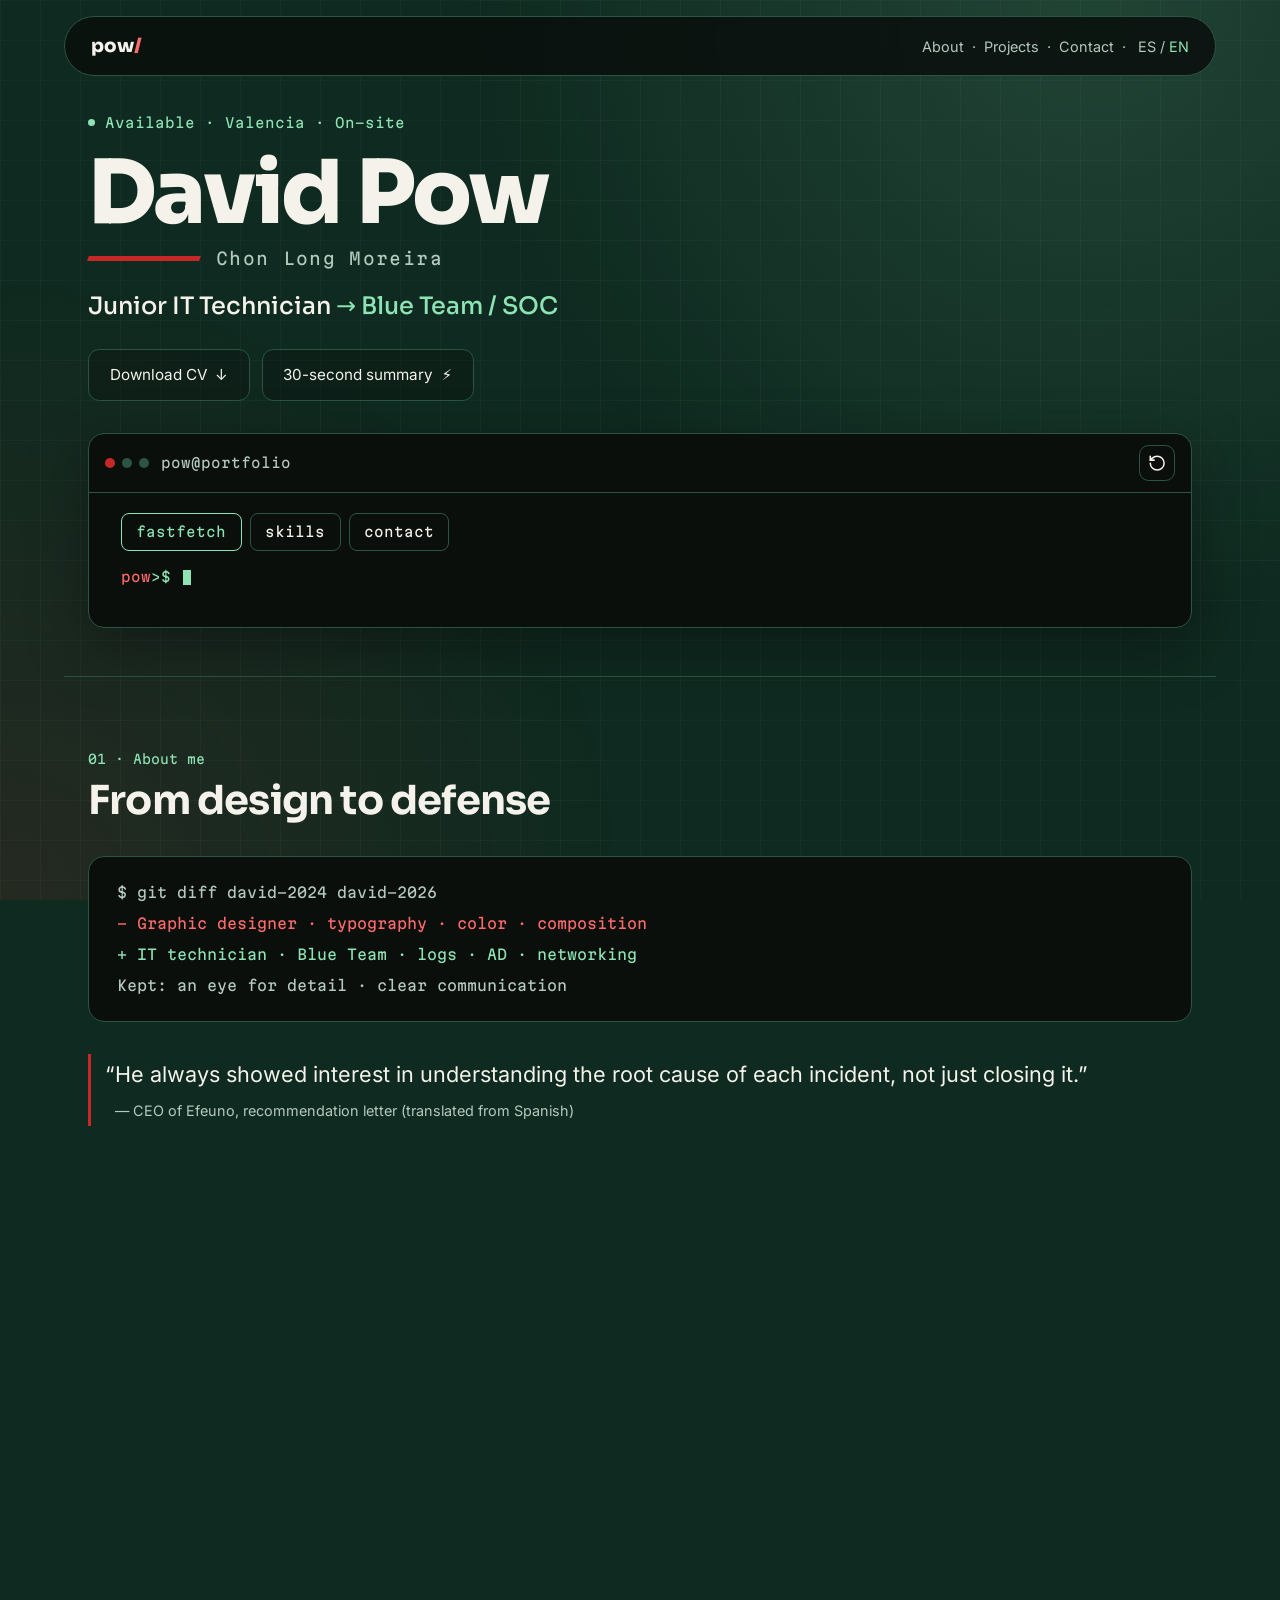
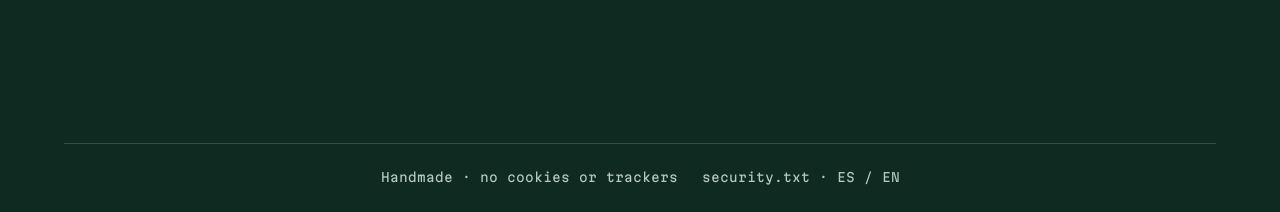
==== commit a25830c3: "Versión en inglés y textos del JS en dos idiomas" ====
--- a/en/index.html
+++ b/en/index.html
@@ -141,7 +141,7 @@
     </section>
 
     <section class="section" id="sobre-mi" aria-labelledby="sobre-mi-title">
-      <p class="section__label">01 · about me</p>
+      <p class="section__label">01 · About me</p>
       <h2 class="section__title" id="sobre-mi-title">From design to&nbsp;defense</h2>
 
       <div class="diff" role="group" aria-label="My career change, as a git diff">
@@ -160,7 +160,7 @@
     </section>
 
     <section class="section" id="experiencia" aria-labelledby="experiencia-title">
-      <p class="section__label">02 · experience and education</p>
+      <p class="section__label">02 · Experience and education</p>
       <h2 class="section__title" id="experiencia-title">git&nbsp;log&nbsp;--oneline</h2>
 
       <ol class="log">
@@ -189,7 +189,7 @@
     </section>
 
     <section class="section" id="habilidades" aria-labelledby="habilidades-title">
-      <p class="section__label">03 · skills</p>
+      <p class="section__label">03 · Skills</p>
       <h2 class="section__title" id="habilidades-title">What role are you hiring&nbsp;for?</h2>
 
       <div class="filter" role="group" aria-label="Filter skills by role" hidden>
@@ -220,7 +220,7 @@
     </section>
 
     <section class="section" id="proyectos" aria-labelledby="proyectos-title">
-      <p class="section__label">04 · projects</p>
+      <p class="section__label">04 · Projects</p>
       <h2 class="section__title" id="proyectos-title">What I&nbsp;build</h2>
 
       <ul class="projects">
@@ -250,7 +250,7 @@
     </section>
 
     <section class="section" id="ahora" aria-labelledby="ahora-title">
-      <p class="section__label">05 · right now</p>
+      <p class="section__label">05 · Right now</p>
       <h2 class="section__title" id="ahora-title">Learning</h2>
 
       <ul class="now">
@@ -269,12 +269,12 @@
       </ul>
 
       <p class="now__badges">
-        <a href="https://www.credly.com/users/TU-USUARIO" target="_blank" rel="noopener noreferrer">Cisco badges verified on&nbsp;Credly&nbsp;<span aria-hidden="true">↗</span></a>
+        <a href="https://www.credly.com/users/davidpow" target="_blank" rel="noopener noreferrer">Cisco badges verified on&nbsp;Credly&nbsp;<span aria-hidden="true">↗</span></a>
       </p>
     </section>
 
     <section class="section contact" id="contacto" aria-labelledby="contacto-title">
-      <p class="section__label">06 · contact</p>
+      <p class="section__label">06 · Contact</p>
       <h2 class="contact__title" id="contacto-title">Let's&nbsp;talk</h2>
       <p class="contact__ping"><span aria-hidden="true">$ </span>ping davidpow <span aria-hidden="true">→</span> <span class="contact__reply">reply within&nbsp;24&nbsp;h</span></p>
 
